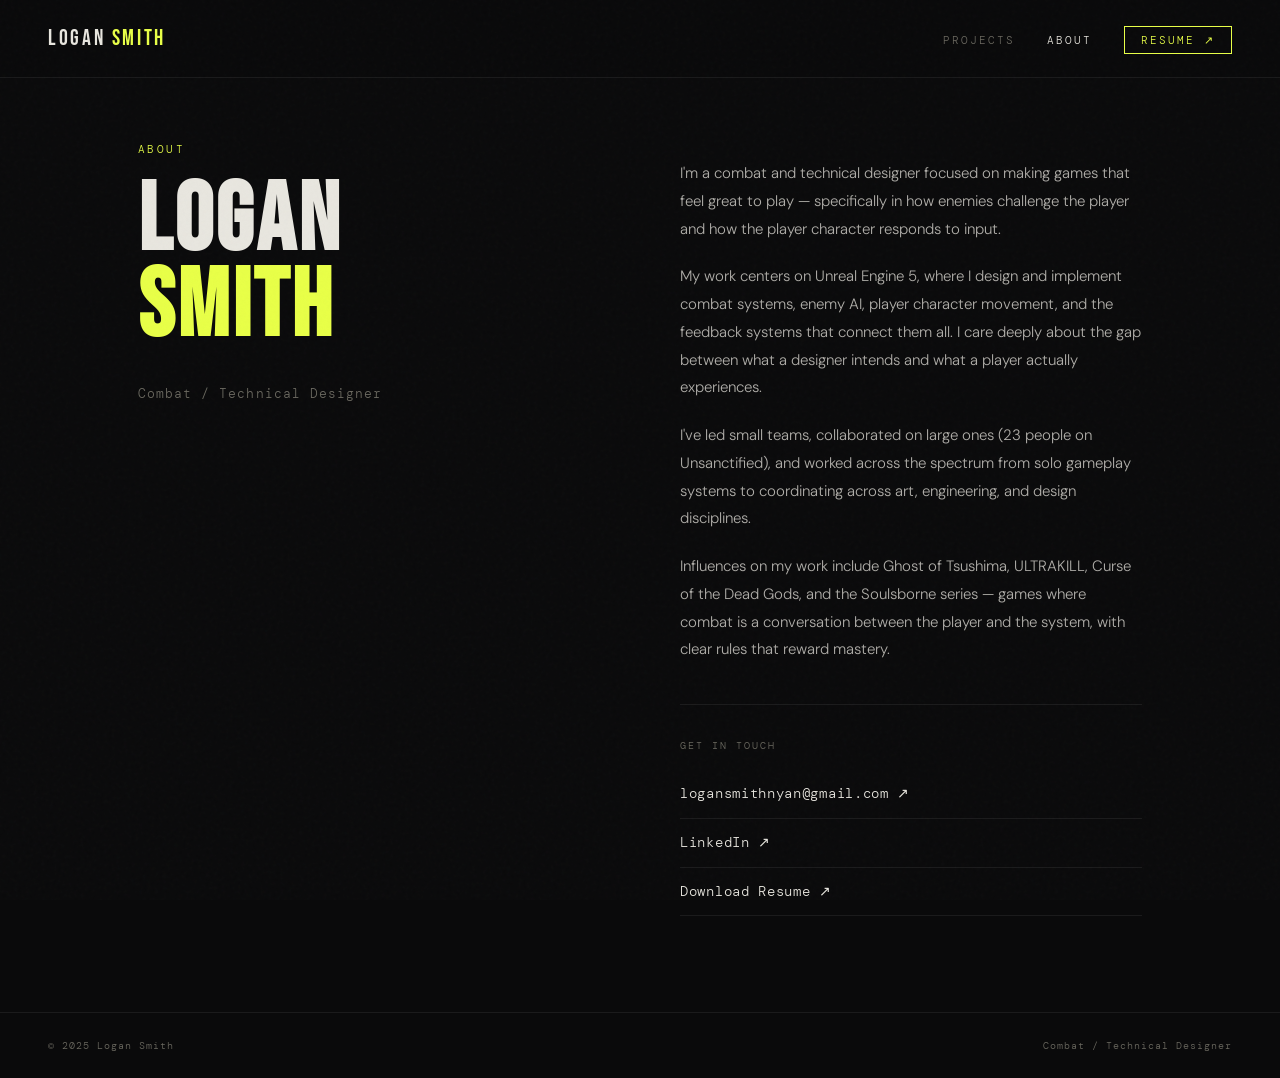
==== about.html @ 755f05c1 "Add files via upload" ====
<!DOCTYPE html>
<html lang="en">
<head>
<meta charset="UTF-8">
<meta name="viewport" content="width=device-width, initial-scale=1.0">
<title>About — Logan Smith</title>
<link rel="preconnect" href="https://fonts.googleapis.com">
<link href="https://fonts.googleapis.com/css2?family=Bebas+Neue&family=DM+Mono:wght@400;500&family=DM+Sans:wght@300;400;500&display=swap" rel="stylesheet">
<link rel="stylesheet" href="project-style.css">
<style>
  .about-layout {
    max-width: 1100px;
    margin: 0 auto;
    padding: 140px 48px 96px;
    display: grid;
    grid-template-columns: 1fr 1fr;
    gap: 80px;
    align-start: start;
  }
  .about-left h1 {
    font-family: 'Bebas Neue', sans-serif;
    font-size: clamp(52px, 8vw, 96px);
    line-height: 0.9;
    letter-spacing: 0.03em;
    margin-bottom: 32px;
  }
  .about-left h1 span { color: var(--accent); display:block; }
  .about-eyebrow {
    font-family: 'DM Mono', monospace;
    font-size: 11px;
    letter-spacing: 0.22em;
    text-transform: uppercase;
    color: var(--accent);
    margin-bottom: 20px;
  }
  .about-right { padding-top: 20px; }
  .about-body {
    font-size: 15px;
    color: rgba(232,230,223,0.75);
    line-height: 1.85;
    margin-bottom: 20px;
  }
  .contact-block {
    margin-top: 40px;
    border-top: 1px solid var(--line);
    padding-top: 32px;
  }
  .contact-block .contact-label {
    font-family: 'DM Mono', monospace;
    font-size: 10px;
    letter-spacing: 0.2em;
    text-transform: uppercase;
    color: var(--muted);
    margin-bottom: 16px;
  }
  .contact-block a {
    display: block;
    font-family: 'DM Mono', monospace;
    font-size: 14px;
    color: var(--text);
    text-decoration: none;
    padding: 12px 0;
    border-bottom: 1px solid var(--line);
    transition: color 0.2s;
    letter-spacing: 0.05em;
  }
  .contact-block a:hover { color: var(--accent); }
  @media (max-width: 768px) {
    .about-layout { grid-template-columns: 1fr; gap: 40px; padding: 120px 24px 60px; }
  }
</style>
</head>
<body>

<nav>
  <a href="index.html" class="nav-logo">LOGAN <span>SMITH</span></a>
  <ul class="nav-links">
    <li><a href="index.html">Projects</a></li>
    <li><a href="about.html" style="color:var(--text)">About</a></li>
    <li><a href="https://46e893d5-50cf-40f7-a3d0-64df644efd2d.filesusr.com/ugd/50c0f4_ea0fd42890f64529af179328ad628935.pdf" target="_blank" class="cta">Resume ↗</a></li>
  </ul>
</nav>

<div class="about-layout">
  <div class="about-left">
    <div class="about-eyebrow">About</div>
    <h1>Logan<br><span>Smith</span></h1>
    <div style="font-family:'DM Mono',monospace; font-size:13px; color:var(--muted); letter-spacing:0.08em; margin-top:16px;">Combat / Technical Designer</div>
  </div>

  <div class="about-right">
    <p class="about-body">I'm a combat and technical designer focused on making games that feel great to play — specifically in how enemies challenge the player and how the player character responds to input.</p>
    <p class="about-body">My work centers on Unreal Engine 5, where I design and implement combat systems, enemy AI, player character movement, and the feedback systems that connect them all. I care deeply about the gap between what a designer intends and what a player actually experiences.</p>
    <p class="about-body">I've led small teams, collaborated on large ones (23 people on Unsanctified), and worked across the spectrum from solo gameplay systems to coordinating across art, engineering, and design disciplines.</p>
    <p class="about-body">Influences on my work include Ghost of Tsushima, ULTRAKILL, Curse of the Dead Gods, and the Soulsborne series — games where combat is a conversation between the player and the system, with clear rules that reward mastery.</p>

    <div class="contact-block">
      <div class="contact-label">Get in touch</div>
      <a href="mailto:logansmithnyan@gmail.com">logansmithnyan@gmail.com ↗</a>
      <a href="https://www.linkedin.com/in/logan-smith-73a0a2197/" target="_blank">LinkedIn ↗</a>
      <a href="https://46e893d5-50cf-40f7-a3d0-64df644efd2d.filesusr.com/ugd/50c0f4_ea0fd42890f64529af179328ad628935.pdf" target="_blank">Download Resume ↗</a>
    </div>
  </div>
</div>

<footer class="project-footer">
  <span>© 2025 Logan Smith</span>
  <span>Combat / Technical Designer</span>
</footer>

</body>
</html>
---- project-style.css ----
/* Shared project page styles */
*, *::before, *::after { box-sizing: border-box; margin: 0; padding: 0; }

:root {
  --bg: #0a0a0b;
  --bg2: #111113;
  --bg3: #18181c;
  --line: rgba(255,255,255,0.07);
  --accent: #e8ff47;
  --accent2: #ff4f4f;
  --text: #e8e6df;
  --muted: #6b6960;
}

html { scroll-behavior: smooth; }

body {
  background: var(--bg);
  color: var(--text);
  font-family: 'DM Sans', sans-serif;
  font-weight: 300;
  line-height: 1.7;
  overflow-x: hidden;
}

body::before {
  content: '';
  position: fixed;
  inset: 0;
  background-image: url("data:image/svg+xml,%3Csvg viewBox='0 0 256 256' xmlns='http://www.w3.org/2000/svg'%3E%3Cfilter id='noise'%3E%3CfeTurbulence type='fractalNoise' baseFrequency='0.9' numOctaves='4' stitchTiles='stitch'/%3E%3C/filter%3E%3Crect width='100%25' height='100%25' filter='url(%23noise)' opacity='0.035'/%3E%3C/svg%3E");
  pointer-events: none;
  z-index: 999;
  opacity: 0.6;
}

nav {
  position: fixed;
  top: 0; left: 0; right: 0;
  z-index: 100;
  display: flex;
  align-items: center;
  justify-content: space-between;
  padding: 20px 48px;
  border-bottom: 1px solid var(--line);
  background: rgba(10,10,11,0.92);
  backdrop-filter: blur(12px);
}

.nav-logo {
  font-family: 'Bebas Neue', sans-serif;
  font-size: 22px;
  letter-spacing: 0.12em;
  color: var(--text);
  text-decoration: none;
}

.nav-logo span { color: var(--accent); }

.nav-links {
  display: flex;
  gap: 32px;
  list-style: none;
  align-items: center;
}

.nav-links a {
  font-family: 'DM Mono', monospace;
  font-size: 11px;
  letter-spacing: 0.18em;
  text-transform: uppercase;
  color: var(--muted);
  text-decoration: none;
  transition: color 0.2s;
}

.nav-links a:hover { color: var(--text); }

.nav-links .cta {
  color: var(--accent);
  border: 1px solid var(--accent);
  padding: 6px 16px;
}

.nav-links .cta:hover { background: var(--accent); color: var(--bg); }

/* PROJECT HERO */
.project-hero {
  padding: 140px 48px 72px;
  border-bottom: 1px solid var(--line);
  max-width: 1100px;
  margin: 0 auto;
}

.back-link {
  font-family: 'DM Mono', monospace;
  font-size: 11px;
  letter-spacing: 0.15em;
  text-transform: uppercase;
  color: var(--muted);
  text-decoration: none;
  display: inline-flex;
  align-items: center;
  gap: 8px;
  margin-bottom: 48px;
  transition: color 0.2s;
}

.back-link:hover { color: var(--accent); }

.project-eyebrow {
  font-family: 'DM Mono', monospace;
  font-size: 11px;
  letter-spacing: 0.22em;
  text-transform: uppercase;
  color: var(--accent);
  margin-bottom: 16px;
}

.project-title {
  font-family: 'Bebas Neue', sans-serif;
  font-size: clamp(52px, 9vw, 100px);
  line-height: 0.9;
  letter-spacing: 0.03em;
  margin-bottom: 32px;
}

.project-tagline {
  font-size: 15px;
  color: var(--muted);
  max-width: 560px;
  margin-bottom: 40px;
}

.meta-bar {
  display: flex;
  gap: 0;
  flex-wrap: wrap;
  border: 1px solid var(--line);
  background: var(--bg2);
}

.meta-item {
  padding: 16px 24px;
  border-right: 1px solid var(--line);
  font-family: 'DM Mono', monospace;
  font-size: 11px;
  letter-spacing: 0.1em;
}

.meta-item:last-child { border-right: none; }

.meta-item .label {
  color: var(--muted);
  display: block;
  margin-bottom: 4px;
  font-size: 10px;
  text-transform: uppercase;
  letter-spacing: 0.15em;
}

.meta-item .value {
  color: var(--text);
}

/* CONTENT */
.project-content {
  max-width: 1100px;
  margin: 0 auto;
  padding: 0 48px 96px;
}

.content-section {
  padding: 64px 0;
  border-bottom: 1px solid var(--line);
}

.content-section:last-child { border-bottom: none; }

.section-heading {
  font-family: 'Bebas Neue', sans-serif;
  font-size: 32px;
  letter-spacing: 0.06em;
  color: var(--text);
  margin-bottom: 24px;
  display: flex;
  align-items: center;
  gap: 16px;
}

.section-heading::before {
  content: '';
  display: block;
  width: 4px;
  height: 32px;
  background: var(--accent);
  flex-shrink: 0;
}

.body-text {
  font-size: 15px;
  color: #b0ae a6;
  color: rgba(232, 230, 223, 0.75);
  line-height: 1.8;
  max-width: 720px;
}

.body-text + .body-text { margin-top: 16px; }

/* RESPONSIBILITIES */
.resp-list {
  list-style: none;
  display: grid;
  grid-template-columns: 1fr 1fr;
  gap: 12px;
  margin-top: 24px;
}

.resp-list li {
  font-family: 'DM Mono', monospace;
  font-size: 12px;
  color: var(--muted);
  padding: 14px 16px;
  border: 1px solid var(--line);
  background: var(--bg2);
  letter-spacing: 0.03em;
  line-height: 1.5;
  display: flex;
  gap: 10px;
  align-items: flex-start;
}

.resp-list li::before {
  content: '—';
  color: var(--accent);
  flex-shrink: 0;
}

/* IMAGE PLACEHOLDER */
.img-placeholder {
  width: 100%;
  background: var(--bg2);
  border: 1px dashed rgba(255,255,255,0.12);
  display: flex;
  flex-direction: column;
  align-items: center;
  justify-content: center;
  gap: 10px;
  padding: 60px 24px;
  margin: 32px 0;
  color: var(--muted);
}

.img-placeholder .ph-label {
  font-family: 'DM Mono', monospace;
  font-size: 11px;
  letter-spacing: 0.15em;
  text-transform: uppercase;
}

.img-placeholder .ph-sub {
  font-family: 'DM Mono', monospace;
  font-size: 10px;
  color: rgba(107,105,96,0.5);
}

/* CALLOUT BOX */
.callout {
  border-left: 3px solid var(--accent);
  padding: 20px 24px;
  background: var(--bg2);
  margin: 28px 0;
}

.callout-title {
  font-family: 'DM Mono', monospace;
  font-size: 10px;
  letter-spacing: 0.2em;
  text-transform: uppercase;
  color: var(--accent);
  margin-bottom: 8px;
}

.callout p {
  font-size: 14px;
  color: rgba(232,230,223,0.75);
  line-height: 1.7;
}

/* ENEMY CARDS */
.enemy-grid {
  display: grid;
  grid-template-columns: repeat(auto-fill, minmax(300px, 1fr));
  gap: 16px;
  margin-top: 32px;
}

.enemy-card {
  background: var(--bg2);
  border: 1px solid var(--line);
  padding: 28px 24px;
}

.enemy-name {
  font-family: 'Bebas Neue', sans-serif;
  font-size: 24px;
  letter-spacing: 0.05em;
  color: var(--accent);
  margin-bottom: 8px;
}

.enemy-desc {
  font-size: 13px;
  color: rgba(232,230,223,0.65);
  line-height: 1.6;
  margin-bottom: 16px;
}

.enemy-traits {
  list-style: none;
}

.enemy-traits li {
  font-family: 'DM Mono', monospace;
  font-size: 11px;
  color: var(--muted);
  padding: 5px 0;
  border-bottom: 1px solid var(--line);
  display: flex;
  gap: 8px;
}

.enemy-traits li::before { content: '·'; color: var(--accent); }
.enemy-traits li:last-child { border-bottom: none; }

/* WIP BANNER */
.wip-banner {
  background: linear-gradient(90deg, rgba(255,79,79,0.1), transparent);
  border: 1px solid rgba(255,79,79,0.25);
  border-left: 3px solid var(--accent2);
  padding: 16px 24px;
  margin-bottom: 40px;
  font-family: 'DM Mono', monospace;
  font-size: 12px;
  color: var(--accent2);
  letter-spacing: 0.1em;
}

/* FOOTER */
.project-footer {
  border-top: 1px solid var(--line);
  padding: 24px 48px;
  display: flex;
  justify-content: space-between;
  align-items: center;
  font-family: 'DM Mono', monospace;
  font-size: 10px;
  color: var(--muted);
  letter-spacing: 0.1em;
}

/* RESPONSIVE */
@media (max-width: 768px) {
  nav { padding: 18px 24px; }
  .project-hero, .project-content { padding-left: 24px; padding-right: 24px; }
  .resp-list { grid-template-columns: 1fr; }
  .enemy-grid { grid-template-columns: 1fr; }
  .meta-bar { flex-direction: column; }
  .meta-item { border-right: none; border-bottom: 1px solid var(--line); }
  .project-footer { flex-direction: column; gap: 12px; }
}
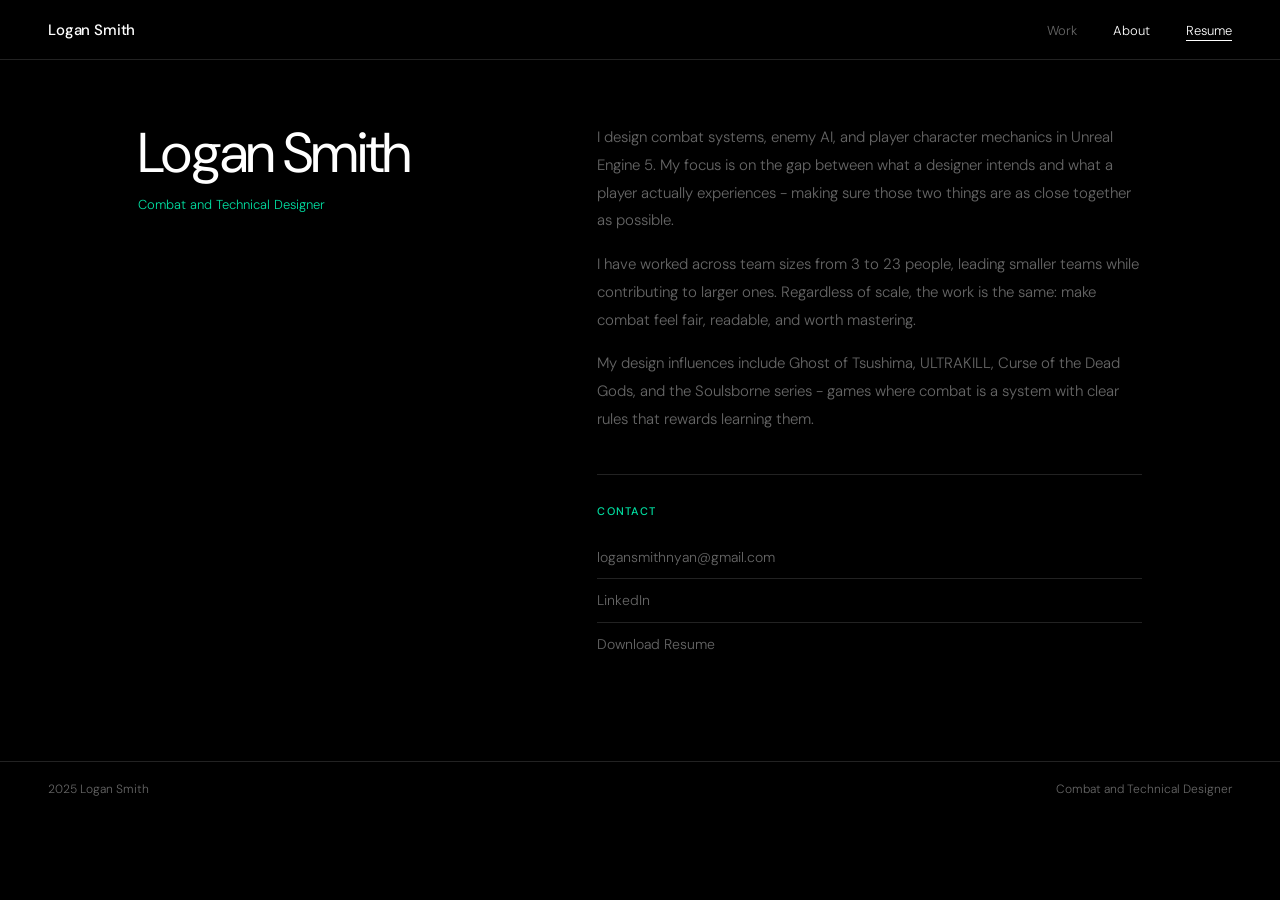
==== commit 7db79b78: "Changed Page to Black and White" ====
--- a/about.html
+++ b/about.html
@@ -3,110 +3,53 @@
 <head>
 <meta charset="UTF-8">
 <meta name="viewport" content="width=device-width, initial-scale=1.0">
-<title>About — Logan Smith</title>
+<title>About - Logan Smith</title>
 <link rel="preconnect" href="https://fonts.googleapis.com">
-<link href="https://fonts.googleapis.com/css2?family=Bebas+Neue&family=DM+Mono:wght@400;500&family=DM+Sans:wght@300;400;500&display=swap" rel="stylesheet">
+<link href="https://fonts.googleapis.com/css2?family=DM+Sans:ital,wght@0,300;0,400;0,500;1,300&display=swap" rel="stylesheet">
 <link rel="stylesheet" href="project-style.css">
 <style>
-  .about-layout {
-    max-width: 1100px;
-    margin: 0 auto;
-    padding: 140px 48px 96px;
-    display: grid;
-    grid-template-columns: 1fr 1fr;
-    gap: 80px;
-    align-start: start;
-  }
-  .about-left h1 {
-    font-family: 'Bebas Neue', sans-serif;
-    font-size: clamp(52px, 8vw, 96px);
-    line-height: 0.9;
-    letter-spacing: 0.03em;
-    margin-bottom: 32px;
-  }
-  .about-left h1 span { color: var(--accent); display:block; }
-  .about-eyebrow {
-    font-family: 'DM Mono', monospace;
-    font-size: 11px;
-    letter-spacing: 0.22em;
-    text-transform: uppercase;
-    color: var(--accent);
-    margin-bottom: 20px;
-  }
-  .about-right { padding-top: 20px; }
-  .about-body {
-    font-size: 15px;
-    color: rgba(232,230,223,0.75);
-    line-height: 1.85;
-    margin-bottom: 20px;
-  }
-  .contact-block {
-    margin-top: 40px;
-    border-top: 1px solid var(--line);
-    padding-top: 32px;
-  }
-  .contact-block .contact-label {
-    font-family: 'DM Mono', monospace;
-    font-size: 10px;
-    letter-spacing: 0.2em;
-    text-transform: uppercase;
-    color: var(--muted);
-    margin-bottom: 16px;
-  }
-  .contact-block a {
-    display: block;
-    font-family: 'DM Mono', monospace;
-    font-size: 14px;
-    color: var(--text);
-    text-decoration: none;
-    padding: 12px 0;
-    border-bottom: 1px solid var(--line);
-    transition: color 0.2s;
-    letter-spacing: 0.05em;
-  }
-  .contact-block a:hover { color: var(--accent); }
-  @media (max-width: 768px) {
-    .about-layout { grid-template-columns: 1fr; gap: 40px; padding: 120px 24px 60px; }
-  }
+.about-wrap { max-width:1100px; margin:0 auto; padding:64px 48px 96px; display:grid; grid-template-columns:1fr 1.5fr; gap:96px; align-items:start; }
+.about-l h1 { font-size:clamp(36px,5vw,56px); font-weight:400; letter-spacing:-0.03em; line-height:1.05; color:var(--white); margin-bottom:12px; }
+.about-role { font-size:13px; color:var(--green); margin-bottom:36px; }
+.about-r p { font-size:15px; color:var(--light); line-height:1.85; margin-bottom:16px; }
+.contact-block { margin-top:40px; border-top:1px solid var(--rule); padding-top:28px; }
+.contact-block h3 { font-size:11px; font-weight:500; letter-spacing:0.12em; text-transform:uppercase; color:var(--green); margin-bottom:16px; }
+.contact-block a { display:block; font-size:14px; color:var(--light); text-decoration:none; padding:10px 0; border-bottom:1px solid var(--rule); transition:color 0.15s; }
+.contact-block a:hover { color:var(--green); }
+.contact-block a:last-child { border-bottom:none; }
+@media(max-width:768px) { .about-wrap { grid-template-columns:1fr; gap:40px; padding:40px 20px 60px; } }
+@media(max-width:768px) { .about-wrap { grid-template-columns:1fr; gap:40px; padding:40px 20px 60px; } }
 </style>
 </head>
 <body>
-
 <nav>
-  <a href="index.html" class="nav-logo">LOGAN <span>SMITH</span></a>
+  <a href="index.html" class="nav-name">Logan Smith</a>
   <ul class="nav-links">
-    <li><a href="index.html">Projects</a></li>
-    <li><a href="about.html" style="color:var(--text)">About</a></li>
-    <li><a href="https://46e893d5-50cf-40f7-a3d0-64df644efd2d.filesusr.com/ugd/50c0f4_ea0fd42890f64529af179328ad628935.pdf" target="_blank" class="cta">Resume ↗</a></li>
+    <li><a href="index.html">Work</a></li>
+    <li><a href="about.html" style="color:var(--white)">About</a></li>
+    <li><a href="https://46e893d5-50cf-40f7-a3d0-64df644efd2d.filesusr.com/ugd/50c0f4_ea0fd42890f64529af179328ad628935.pdf" target="_blank" class="resume">Resume</a></li>
   </ul>
 </nav>
-
-<div class="about-layout">
-  <div class="about-left">
-    <div class="about-eyebrow">About</div>
-    <h1>Logan<br><span>Smith</span></h1>
-    <div style="font-family:'DM Mono',monospace; font-size:13px; color:var(--muted); letter-spacing:0.08em; margin-top:16px;">Combat / Technical Designer</div>
+<div class="about-wrap">
+  <div class="about-l">
+    <h1>Logan Smith</h1>
+    <div class="about-role">Combat and Technical Designer</div>
   </div>
-
-  <div class="about-right">
-    <p class="about-body">I'm a combat and technical designer focused on making games that feel great to play — specifically in how enemies challenge the player and how the player character responds to input.</p>
-    <p class="about-body">My work centers on Unreal Engine 5, where I design and implement combat systems, enemy AI, player character movement, and the feedback systems that connect them all. I care deeply about the gap between what a designer intends and what a player actually experiences.</p>
-    <p class="about-body">I've led small teams, collaborated on large ones (23 people on Unsanctified), and worked across the spectrum from solo gameplay systems to coordinating across art, engineering, and design disciplines.</p>
-    <p class="about-body">Influences on my work include Ghost of Tsushima, ULTRAKILL, Curse of the Dead Gods, and the Soulsborne series — games where combat is a conversation between the player and the system, with clear rules that reward mastery.</p>
-
+  <div class="about-r">
+    <p>I design combat systems, enemy AI, and player character mechanics in Unreal Engine 5. My focus is on the gap between what a designer intends and what a player actually experiences - making sure those two things are as close together as possible.</p>
+    <p>I have worked across team sizes from 3 to 23 people, leading smaller teams while contributing to larger ones. Regardless of scale, the work is the same: make combat feel fair, readable, and worth mastering.</p>
+    <p>My design influences include Ghost of Tsushima, ULTRAKILL, Curse of the Dead Gods, and the Soulsborne series - games where combat is a system with clear rules that rewards learning them.</p>
     <div class="contact-block">
-      <div class="contact-label">Get in touch</div>
-      <a href="mailto:logansmithnyan@gmail.com">logansmithnyan@gmail.com ↗</a>
-      <a href="https://www.linkedin.com/in/logan-smith-73a0a2197/" target="_blank">LinkedIn ↗</a>
-      <a href="https://46e893d5-50cf-40f7-a3d0-64df644efd2d.filesusr.com/ugd/50c0f4_ea0fd42890f64529af179328ad628935.pdf" target="_blank">Download Resume ↗</a>
+      <h3>Contact</h3>
+      <a href="mailto:logansmithnyan@gmail.com">logansmithnyan@gmail.com</a>
+      <a href="https://www.linkedin.com/in/logan-smith-73a0a2197/" target="_blank">LinkedIn</a>
+      <a href="https://46e893d5-50cf-40f7-a3d0-64df644efd2d.filesusr.com/ugd/50c0f4_ea0fd42890f64529af179328ad628935.pdf" target="_blank">Download Resume</a>
     </div>
   </div>
 </div>
-
-<footer class="project-footer">
-  <span>© 2025 Logan Smith</span>
-  <span>Combat / Technical Designer</span>
-</footer>
-
+<div class="project-footer" style="padding-left:48px; padding-right:48px;">
+  <span>2025 Logan Smith</span>
+  <span>Combat and Technical Designer</span>
+</div>
 </body>
 </html>
--- a/project-style.css
+++ b/project-style.css
@@ -1,370 +1,236 @@
-/* Shared project page styles */
 *, *::before, *::after { box-sizing: border-box; margin: 0; padding: 0; }
 
 :root {
-  --bg: #0a0a0b;
-  --bg2: #111113;
-  --bg3: #18181c;
-  --line: rgba(255,255,255,0.07);
-  --accent: #e8ff47;
-  --accent2: #ff4f4f;
-  --text: #e8e6df;
-  --muted: #6b6960;
+  --white:  #ffffff;
+  --off:    #111111;
+  --black:  #000000;
+  --mid:    #01E0A2;
+  --light:  #666666;
+  --rule:   #222222;
+  --purple: #8405F7;
+  --green:  #01E0A2;
 }
 
 html { scroll-behavior: smooth; }
 
 body {
-  background: var(--bg);
-  color: var(--text);
+  background: var(--black);
+  color: var(--white);
   font-family: 'DM Sans', sans-serif;
   font-weight: 300;
-  line-height: 1.7;
-  overflow-x: hidden;
-}
-
-body::before {
-  content: '';
-  position: fixed;
-  inset: 0;
-  background-image: url("data:image/svg+xml,%3Csvg viewBox='0 0 256 256' xmlns='http://www.w3.org/2000/svg'%3E%3Cfilter id='noise'%3E%3CfeTurbulence type='fractalNoise' baseFrequency='0.9' numOctaves='4' stitchTiles='stitch'/%3E%3C/filter%3E%3Crect width='100%25' height='100%25' filter='url(%23noise)' opacity='0.035'/%3E%3C/svg%3E");
-  pointer-events: none;
-  z-index: 999;
-  opacity: 0.6;
-}
-
+  line-height: 1.6;
+  -webkit-font-smoothing: antialiased;
+}
+
+/* NAV */
 nav {
-  position: fixed;
-  top: 0; left: 0; right: 0;
-  z-index: 100;
-  display: flex;
-  align-items: center;
-  justify-content: space-between;
-  padding: 20px 48px;
-  border-bottom: 1px solid var(--line);
-  background: rgba(10,10,11,0.92);
-  backdrop-filter: blur(12px);
-}
-
-.nav-logo {
-  font-family: 'Bebas Neue', sans-serif;
-  font-size: 22px;
-  letter-spacing: 0.12em;
-  color: var(--text);
-  text-decoration: none;
-}
-
-.nav-logo span { color: var(--accent); }
-
-.nav-links {
-  display: flex;
-  gap: 32px;
-  list-style: none;
-  align-items: center;
-}
-
+  position: sticky; top: 0; z-index: 50;
+  display: flex; align-items: center; justify-content: space-between;
+  padding: 0 48px; height: 60px;
+  background: rgba(0,0,0,0.96);
+  border-bottom: 1px solid var(--rule);
+  backdrop-filter: blur(8px);
+}
+
+.nav-name {
+  font-size: 15px; font-weight: 500;
+  color: var(--white); text-decoration: none;
+  letter-spacing: -0.01em;
+}
+
+.nav-links { display: flex; gap: 36px; list-style: none; align-items: center; }
 .nav-links a {
-  font-family: 'DM Mono', monospace;
-  font-size: 11px;
-  letter-spacing: 0.18em;
-  text-transform: uppercase;
-  color: var(--muted);
-  text-decoration: none;
-  transition: color 0.2s;
-}
-
-.nav-links a:hover { color: var(--text); }
-
-.nav-links .cta {
-  color: var(--accent);
-  border: 1px solid var(--accent);
-  padding: 6px 16px;
-}
-
-.nav-links .cta:hover { background: var(--accent); color: var(--bg); }
+  font-size: 13px; color: var(--light);
+  text-decoration: none; transition: color 0.15s;
+}
+.nav-links a:hover { color: var(--white); }
+.nav-links .resume {
+  color: var(--white);
+  border-bottom: 1px solid var(--white);
+  padding-bottom: 1px;
+}
 
 /* PROJECT HERO */
 .project-hero {
-  padding: 140px 48px 72px;
-  border-bottom: 1px solid var(--line);
+  padding: 56px 48px 48px;
+  border-bottom: 1px solid var(--rule);
   max-width: 1100px;
-  margin: 0 auto;
 }
 
 .back-link {
-  font-family: 'DM Mono', monospace;
-  font-size: 11px;
-  letter-spacing: 0.15em;
-  text-transform: uppercase;
-  color: var(--muted);
+  font-size: 13px; color: var(--light);
   text-decoration: none;
-  display: inline-flex;
-  align-items: center;
-  gap: 8px;
-  margin-bottom: 48px;
-  transition: color 0.2s;
-}
-
-.back-link:hover { color: var(--accent); }
+  display: inline-flex; align-items: center; gap: 6px;
+  margin-bottom: 40px; transition: color 0.15s;
+}
+.back-link:hover { color: var(--green); }
 
 .project-eyebrow {
-  font-family: 'DM Mono', monospace;
-  font-size: 11px;
-  letter-spacing: 0.22em;
-  text-transform: uppercase;
-  color: var(--accent);
+  font-size: 11px; font-weight: 500;
+  letter-spacing: 0.12em; text-transform: uppercase;
+  color: var(--green); margin-bottom: 12px;
+}
+
+.project-title {
+  font-size: clamp(36px, 5.5vw, 64px);
+  font-weight: 400; letter-spacing: -0.03em;
+  line-height: 1.05; color: var(--white);
   margin-bottom: 16px;
 }
 
-.project-title {
-  font-family: 'Bebas Neue', sans-serif;
-  font-size: clamp(52px, 9vw, 100px);
-  line-height: 0.9;
-  letter-spacing: 0.03em;
-  margin-bottom: 32px;
-}
-
 .project-tagline {
-  font-size: 15px;
-  color: var(--muted);
-  max-width: 560px;
-  margin-bottom: 40px;
-}
-
+  font-size: 15px; color: var(--light);
+  max-width: 560px; line-height: 1.7;
+  margin-bottom: 36px;
+}
+
+/* META BAR */
 .meta-bar {
-  display: flex;
-  gap: 0;
-  flex-wrap: wrap;
-  border: 1px solid var(--line);
-  background: var(--bg2);
+  display: flex; flex-wrap: wrap;
+  border: 1px solid var(--purple);
+  background: var(--black);
 }
 
 .meta-item {
-  padding: 16px 24px;
-  border-right: 1px solid var(--line);
-  font-family: 'DM Mono', monospace;
-  font-size: 11px;
-  letter-spacing: 0.1em;
+  padding: 14px 20px;
+  border-right: 1px solid var(--rule);
+  font-size: 12px; min-width: 100px;
 }
 
 .meta-item:last-child { border-right: none; }
 
 .meta-item .label {
-  color: var(--muted);
-  display: block;
-  margin-bottom: 4px;
-  font-size: 10px;
-  text-transform: uppercase;
-  letter-spacing: 0.15em;
-}
-
-.meta-item .value {
-  color: var(--text);
-}
+  font-size: 10px; font-weight: 500;
+  letter-spacing: 0.12em; text-transform: uppercase;
+  color: var(--green); display: block; margin-bottom: 3px;
+}
+
+.meta-item .value { color: var(--white); }
 
 /* CONTENT */
 .project-content {
   max-width: 1100px;
-  margin: 0 auto;
   padding: 0 48px 96px;
 }
 
 .content-section {
-  padding: 64px 0;
-  border-bottom: 1px solid var(--line);
-}
-
+  padding: 56px 0;
+  border-bottom: 1px solid var(--rule);
+}
 .content-section:last-child { border-bottom: none; }
 
 .section-heading {
-  font-family: 'Bebas Neue', sans-serif;
-  font-size: 32px;
-  letter-spacing: 0.06em;
-  color: var(--text);
+  font-size: 22px; font-weight: 400;
+  letter-spacing: -0.02em; color: var(--white);
   margin-bottom: 24px;
-  display: flex;
-  align-items: center;
-  gap: 16px;
-}
-
-.section-heading::before {
-  content: '';
-  display: block;
-  width: 4px;
-  height: 32px;
-  background: var(--accent);
-  flex-shrink: 0;
 }
 
 .body-text {
-  font-size: 15px;
-  color: #b0ae a6;
-  color: rgba(232, 230, 223, 0.75);
-  line-height: 1.8;
-  max-width: 720px;
-}
-
-.body-text + .body-text { margin-top: 16px; }
+  font-size: 15px; color: var(--light);
+  line-height: 1.8; max-width: 680px;
+}
+.body-text + .body-text { margin-top: 14px; }
 
 /* RESPONSIBILITIES */
-.resp-list {
-  list-style: none;
-  display: grid;
-  grid-template-columns: 1fr 1fr;
-  gap: 12px;
-  margin-top: 24px;
-}
-
+.resp-list { list-style: none; margin-top: 20px; }
 .resp-list li {
-  font-family: 'DM Mono', monospace;
-  font-size: 12px;
-  color: var(--muted);
-  padding: 14px 16px;
-  border: 1px solid var(--line);
-  background: var(--bg2);
-  letter-spacing: 0.03em;
-  line-height: 1.5;
-  display: flex;
-  gap: 10px;
-  align-items: flex-start;
-}
-
+  font-size: 14px; color: var(--light);
+  padding: 12px 0; border-bottom: 1px solid var(--rule);
+  display: flex; align-items: flex-start; gap: 14px; line-height: 1.5;
+}
+.resp-list li:last-child { border-bottom: none; }
 .resp-list li::before {
-  content: '—';
-  color: var(--accent);
-  flex-shrink: 0;
+  content: ''; display: block;
+  width: 4px; height: 4px; border-radius: 50%;
+  background: var(--purple); flex-shrink: 0; margin-top: 7px;
 }
 
 /* IMAGE PLACEHOLDER */
 .img-placeholder {
-  width: 100%;
-  background: var(--bg2);
-  border: 1px dashed rgba(255,255,255,0.12);
-  display: flex;
-  flex-direction: column;
-  align-items: center;
-  justify-content: center;
-  gap: 10px;
-  padding: 60px 24px;
-  margin: 32px 0;
-  color: var(--muted);
-}
-
-.img-placeholder .ph-label {
-  font-family: 'DM Mono', monospace;
-  font-size: 11px;
-  letter-spacing: 0.15em;
-  text-transform: uppercase;
-}
-
-.img-placeholder .ph-sub {
-  font-family: 'DM Mono', monospace;
-  font-size: 10px;
-  color: rgba(107,105,96,0.5);
-}
-
-/* CALLOUT BOX */
+  width: 100%; background: var(--off);
+  border: 1px solid var(--rule);
+  display: flex; flex-direction: column;
+  align-items: center; justify-content: center;
+  gap: 6px; padding: 60px 24px; margin: 28px 0;
+}
+.img-placeholder .ph-l { font-size: 12px; color: var(--light); letter-spacing: 0.06em; }
+.img-placeholder .ph-s { font-size: 11px; color: var(--rule); }
+
+/* CALLOUT */
 .callout {
-  border-left: 3px solid var(--accent);
-  padding: 20px 24px;
-  background: var(--bg2);
-  margin: 28px 0;
-}
-
+  border-left: 2px solid var(--purple);
+  padding: 18px 24px; margin: 24px 0;
+  background: var(--off);
+}
 .callout-title {
-  font-family: 'DM Mono', monospace;
-  font-size: 10px;
-  letter-spacing: 0.2em;
-  text-transform: uppercase;
-  color: var(--accent);
-  margin-bottom: 8px;
-}
-
-.callout p {
-  font-size: 14px;
-  color: rgba(232,230,223,0.75);
-  line-height: 1.7;
-}
+  font-size: 11px; font-weight: 500;
+  letter-spacing: 0.1em; text-transform: uppercase;
+  color: var(--green); margin-bottom: 8px;
+}
+.callout p { font-size: 14px; color: var(--light); line-height: 1.75; }
 
 /* ENEMY CARDS */
 .enemy-grid {
   display: grid;
-  grid-template-columns: repeat(auto-fill, minmax(300px, 1fr));
-  gap: 16px;
-  margin-top: 32px;
-}
-
+  grid-template-columns: repeat(auto-fill, minmax(260px, 1fr));
+  gap: 16px; margin-top: 28px;
+}
 .enemy-card {
-  background: var(--bg2);
-  border: 1px solid var(--line);
-  padding: 28px 24px;
-}
-
+  background: var(--off);
+  border: 1px solid var(--purple);
+  padding: 24px 22px;
+  transition: border-color 0.2s;
+}
+.enemy-card:hover { border-color: var(--green); }
 .enemy-name {
-  font-family: 'Bebas Neue', sans-serif;
-  font-size: 24px;
-  letter-spacing: 0.05em;
-  color: var(--accent);
+  font-size: 16px; font-weight: 500;
+  letter-spacing: -0.01em; color: var(--green);
   margin-bottom: 8px;
 }
-
-.enemy-desc {
-  font-size: 13px;
-  color: rgba(232,230,223,0.65);
-  line-height: 1.6;
-  margin-bottom: 16px;
-}
-
-.enemy-traits {
-  list-style: none;
-}
-
+.enemy-desc { font-size: 13px; color: var(--light); line-height: 1.65; margin-bottom: 16px; }
+.enemy-traits { list-style: none; }
 .enemy-traits li {
-  font-family: 'DM Mono', monospace;
-  font-size: 11px;
-  color: var(--muted);
-  padding: 5px 0;
-  border-bottom: 1px solid var(--line);
-  display: flex;
-  gap: 8px;
-}
-
-.enemy-traits li::before { content: '·'; color: var(--accent); }
+  font-size: 12px; color: var(--light);
+  padding: 5px 0; border-bottom: 1px solid var(--rule);
+  display: flex; gap: 10px; align-items: flex-start;
+}
+.enemy-traits li::before {
+  content: ''; display: block; width: 3px; height: 3px;
+  border-radius: 50%; background: var(--purple);
+  flex-shrink: 0; margin-top: 6px;
+}
 .enemy-traits li:last-child { border-bottom: none; }
 
 /* WIP BANNER */
 .wip-banner {
-  background: linear-gradient(90deg, rgba(255,79,79,0.1), transparent);
-  border: 1px solid rgba(255,79,79,0.25);
-  border-left: 3px solid var(--accent2);
-  padding: 16px 24px;
-  margin-bottom: 40px;
-  font-family: 'DM Mono', monospace;
-  font-size: 12px;
-  color: var(--accent2);
-  letter-spacing: 0.1em;
+  font-size: 12px; color: var(--green);
+  border: 1px solid var(--rule);
+  padding: 12px 18px; margin-bottom: 32px;
+  background: var(--off);
+  display: flex; align-items: center; gap: 10px;
+}
+.wip-banner::before {
+  content: ''; display: block; width: 6px; height: 6px;
+  border-radius: 50%; background: var(--green); flex-shrink: 0;
 }
 
 /* FOOTER */
 .project-footer {
-  border-top: 1px solid var(--line);
-  padding: 24px 48px;
-  display: flex;
-  justify-content: space-between;
-  align-items: center;
-  font-family: 'DM Mono', monospace;
-  font-size: 10px;
-  color: var(--muted);
-  letter-spacing: 0.1em;
-}
-
-/* RESPONSIVE */
+  border-top: 1px solid var(--rule);
+  padding: 18px 48px;
+  display: flex; justify-content: space-between; align-items: center;
+  font-size: 12px; color: var(--light);
+}
+.project-footer a {
+  color: var(--light); text-decoration: none; transition: color 0.15s;
+  font-size: 13px;
+}
+.project-footer a:hover { color: var(--green); }
+
 @media (max-width: 768px) {
-  nav { padding: 18px 24px; }
-  .project-hero, .project-content { padding-left: 24px; padding-right: 24px; }
-  .resp-list { grid-template-columns: 1fr; }
+  nav { padding: 0 20px; }
+  .project-hero, .project-content { padding-left: 20px; padding-right: 20px; }
+  .meta-bar { flex-direction: column; }
   .enemy-grid { grid-template-columns: 1fr; }
-  .meta-bar { flex-direction: column; }
-  .meta-item { border-right: none; border-bottom: 1px solid var(--line); }
-  .project-footer { flex-direction: column; gap: 12px; }
-}
+  .project-footer { padding: 18px 20px; flex-direction: column; gap: 10px; }
+}
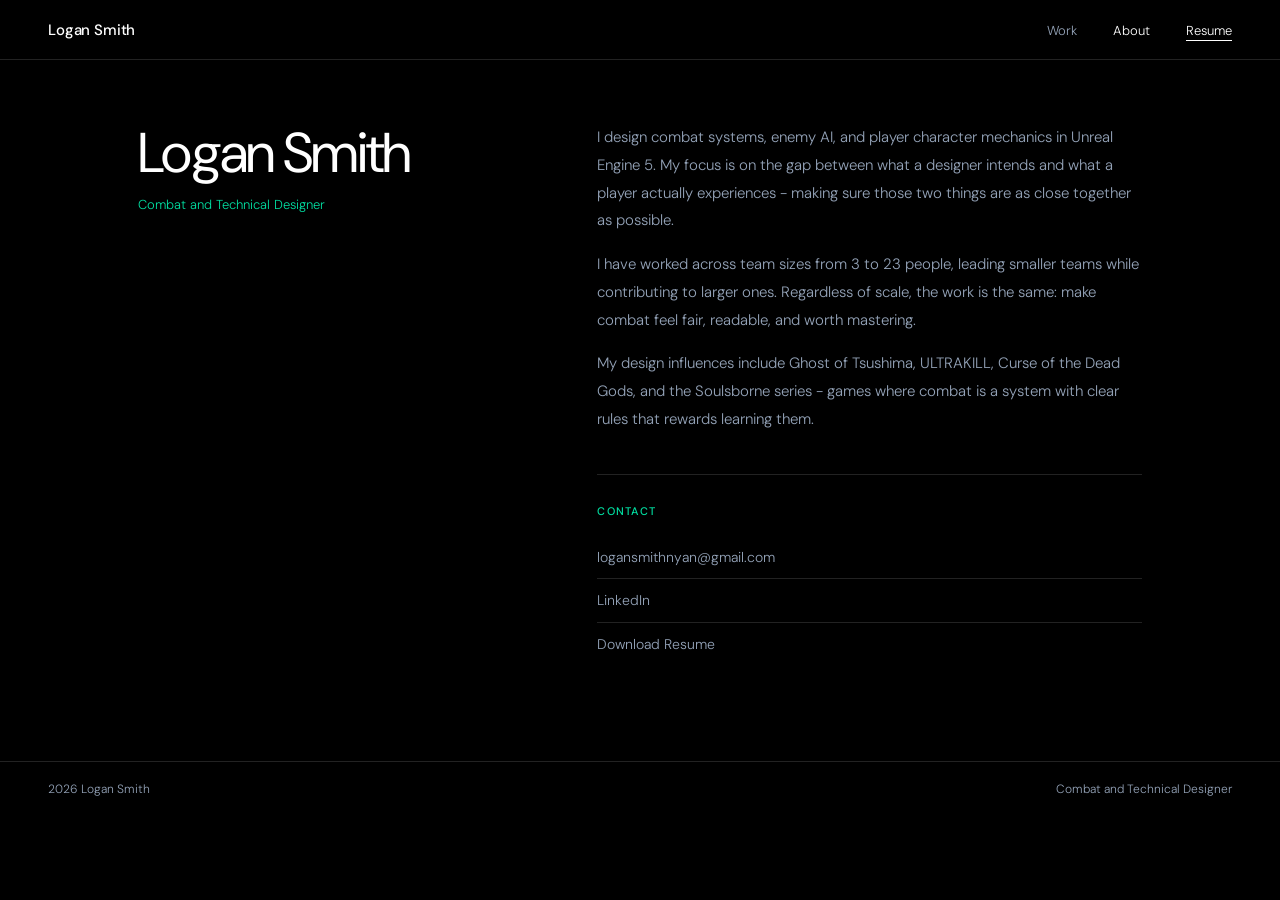
==== commit bb1c5fb8: "Updated Footer in About Page" ====
--- a/about.html
+++ b/about.html
@@ -48,7 +48,7 @@
   </div>
 </div>
 <div class="project-footer" style="padding-left:48px; padding-right:48px;">
-  <span>2025 Logan Smith</span>
+  <span>2026 Logan Smith</span>
   <span>Combat and Technical Designer</span>
 </div>
 </body>
--- a/project-style.css
+++ b/project-style.css
@@ -1,3 +1,5 @@
+@import url('https://fonts.googleapis.com/css2?family=Bebas+Neue&family=Roboto:wght@300;400;500&family=Courier+Prime:wght@400;700&display=swap');
+
 *, *::before, *::after { box-sizing: border-box; margin: 0; padding: 0; }
 
 :root {
@@ -5,7 +7,7 @@
   --off:    #111111;
   --black:  #000000;
   --mid:    #01E0A2;
-  --light:  #666666;
+  --light:  #94A3B8;
   --rule:   #222222;
   --purple: #8405F7;
   --green:  #01E0A2;
@@ -55,6 +57,7 @@
   padding: 56px 48px 48px;
   border-bottom: 1px solid var(--rule);
   max-width: 1100px;
+  margin: 0 auto;
 }
 
 .back-link {
@@ -110,6 +113,7 @@
 /* CONTENT */
 .project-content {
   max-width: 1100px;
+  margin: 0 auto;
   padding: 0 48px 96px;
 }
 
@@ -120,14 +124,17 @@
 .content-section:last-child { border-bottom: none; }
 
 .section-heading {
-  font-size: 22px; font-weight: 400;
-  letter-spacing: -0.02em; color: var(--white);
+  font-size: 30px; font-weight: 400;
+  letter-spacing: 0.05em; color: var(--white);
   margin-bottom: 24px;
+  border-bottom: 1px solid var(--purple);
+  padding-bottom: 4px;
+  width: fit-content;
 }
 
 .body-text {
   font-size: 15px; color: var(--light);
-  line-height: 1.8; max-width: 680px;
+  line-height: 1.8;
 }
 .body-text + .body-text { margin-top: 14px; }
 
@@ -227,6 +234,17 @@
 }
 .project-footer a:hover { color: var(--green); }
 
+/* FONT ASSIGNMENTS */
+.project-title, .section-heading, .enemy-name {
+  font-family: 'Bebas Neue', sans-serif;
+}
+.body-text, .resp-list li, .callout p {
+  font-family: 'Roboto', sans-serif;
+}
+.project-eyebrow, .meta-item .label, .wip-banner {
+  font-family: 'Courier Prime', monospace;
+}
+
 @media (max-width: 768px) {
   nav { padding: 0 20px; }
   .project-hero, .project-content { padding-left: 20px; padding-right: 20px; }
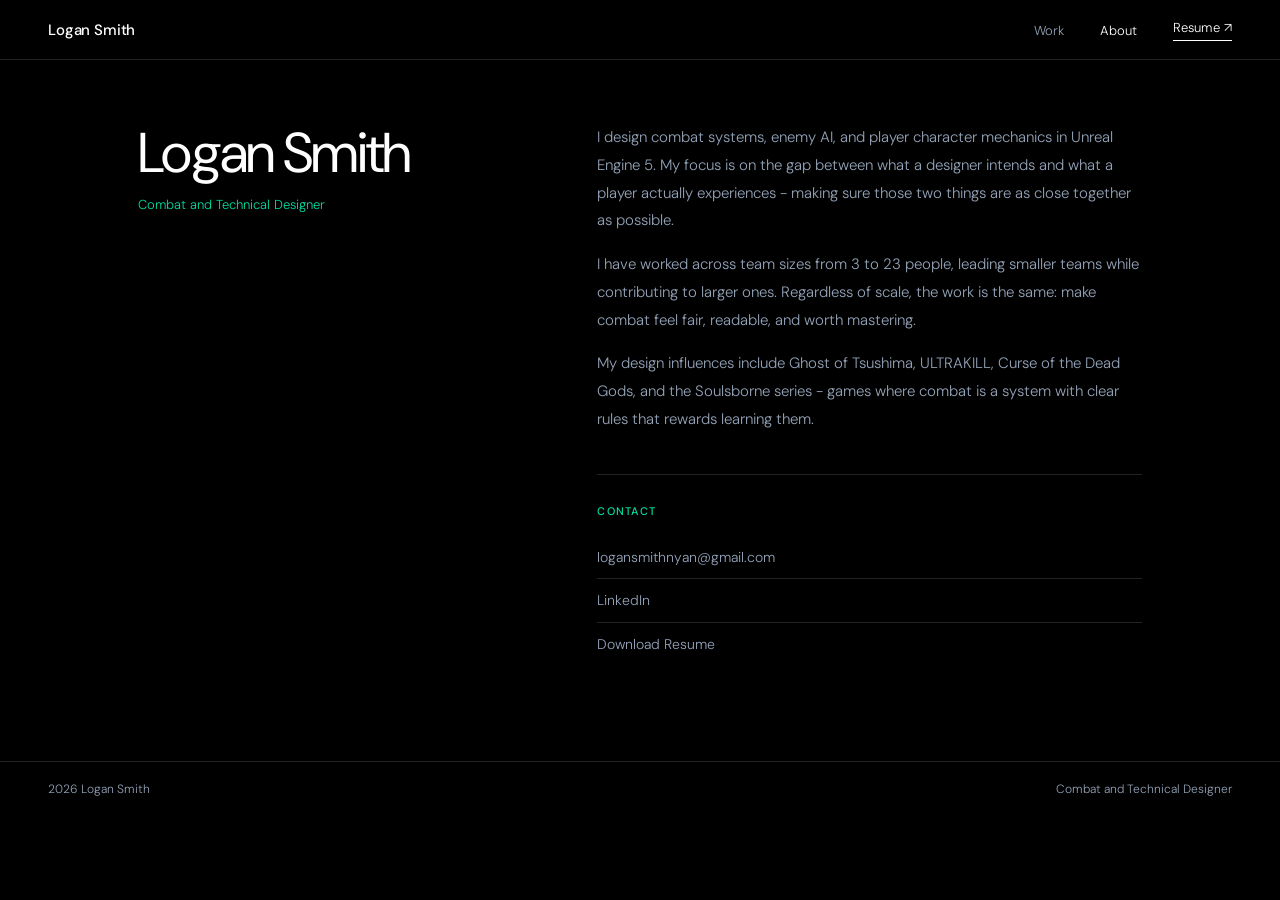
==== commit 341d6cf7: "Added Resume Selector" ====
--- a/about.html
+++ b/about.html
@@ -27,7 +27,13 @@
   <ul class="nav-links">
     <li><a href="index.html">Work</a></li>
     <li><a href="about.html" style="color:var(--white)">About</a></li>
-    <li><a href="https://46e893d5-50cf-40f7-a3d0-64df644efd2d.filesusr.com/ugd/50c0f4_ea0fd42890f64529af179328ad628935.pdf" target="_blank" class="resume">Resume</a></li>
+    <li class="resume-dropdown">
+      <span class="resume">Resume ↗</span>
+      <ul class="resume-menu">
+        <li><a href="game-design-resume.pdf" target="_blank">Game Design</a></li>
+        <li><a href="test-engineer-resume.pdf" target="_blank">Test Engineer</a></li>
+      </ul>
+    </li>
   </ul>
 </nav>
 <div class="about-wrap">
@@ -43,7 +49,7 @@
       <h3>Contact</h3>
       <a href="mailto:logansmithnyan@gmail.com">logansmithnyan@gmail.com</a>
       <a href="https://www.linkedin.com/in/logan-smith-73a0a2197/" target="_blank">LinkedIn</a>
-      <a href="https://46e893d5-50cf-40f7-a3d0-64df644efd2d.filesusr.com/ugd/50c0f4_ea0fd42890f64529af179328ad628935.pdf" target="_blank">Download Resume</a>
+      <a href="game-design-resume.pdf" target="_blank">Download Resume</a>
     </div>
   </div>
 </div>
--- a/project-style.css
+++ b/project-style.css
@@ -51,6 +51,46 @@
   border-bottom: 1px solid var(--white);
   padding-bottom: 1px;
 }
+.resume-dropdown {
+  position: relative;
+  align-self: stretch;
+  display: flex;
+  align-items: center;
+}
+.resume-dropdown .resume {
+  font-size: 13px;
+  color: var(--white);
+  border-bottom: 1px solid var(--white);
+  padding-bottom: 1px;
+  cursor: default;
+  user-select: none;
+  letter-spacing: 0.01em;
+}
+.resume-menu {
+  display: none;
+  position: absolute;
+  top: 100%;
+  right: 0;
+  background: rgba(0,0,0,0.96);
+  border: 1px solid var(--purple);
+  list-style: none;
+  min-width: 160px;
+  z-index: 100;
+  backdrop-filter: blur(8px);
+}
+.resume-dropdown:hover .resume-menu,
+.resume-dropdown:focus-within .resume-menu { display: block; }
+.resume-menu li a {
+  display: block;
+  padding: 10px 16px;
+  font-size: 13px;
+  color: var(--light);
+  text-decoration: none;
+  white-space: nowrap;
+  transition: color 0.15s;
+}
+.resume-menu li a:hover { color: var(--green); }
+.resume-menu li + li { border-top: 1px solid var(--rule); }
 
 /* PROJECT HERO */
 .project-hero {
